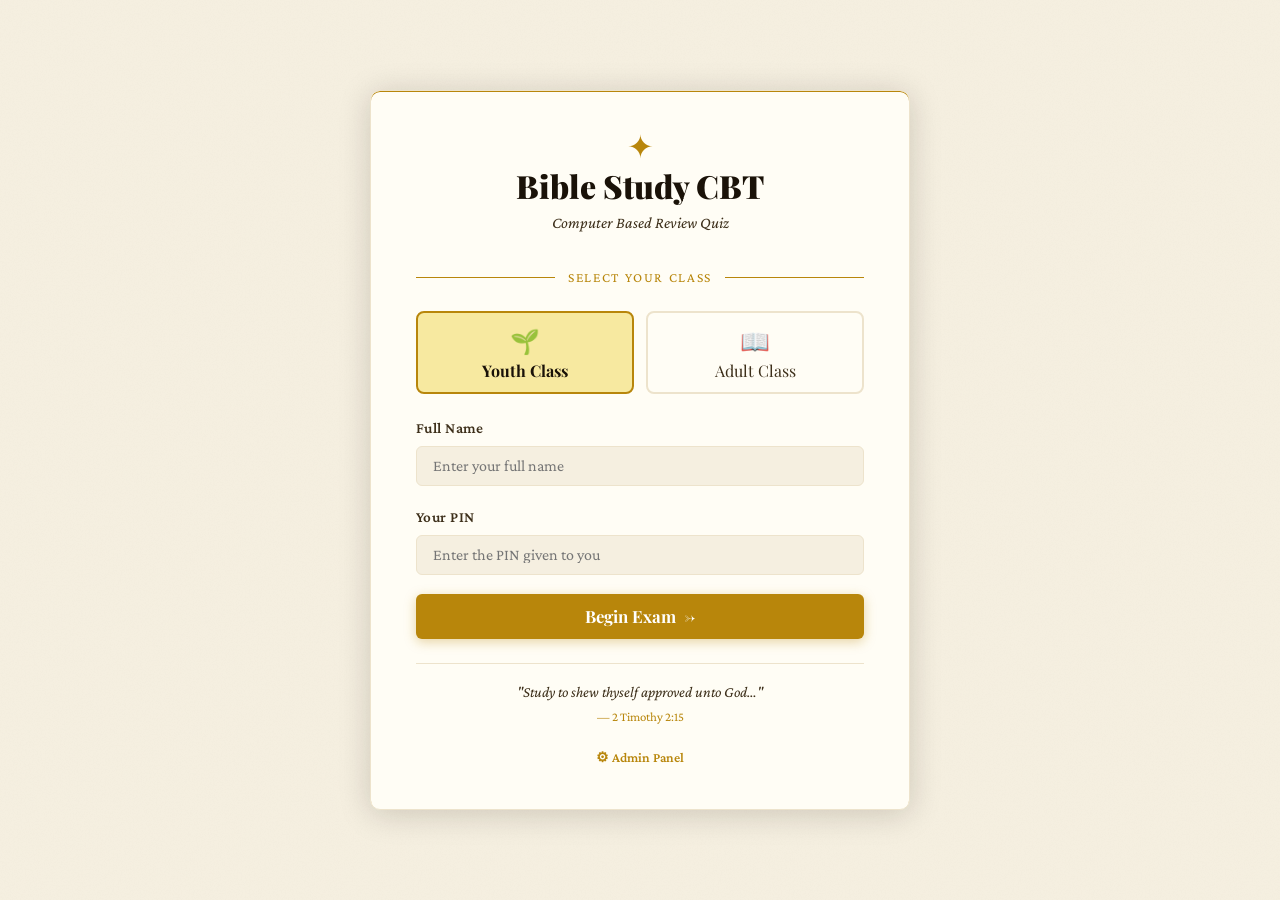
==== index.html @ 9ee6e605 "Add files via upload" ====
<!DOCTYPE html>
<html lang="en">
<head>
  <meta charset="UTF-8" />
  <meta name="viewport" content="width=device-width, initial-scale=1.0" />
  <title>Bible Study CBT — Login</title>
  <link rel="stylesheet" href="style.css" />
  <style>
    .group-selector { display: flex; gap: .8rem; margin-bottom: 1.4rem; }
    .group-btn {
      flex: 1; padding: .7rem;
      border: 2px solid var(--parchment2);
      border-radius: 8px; background: #fffdf5;
      font-family: var(--font-head); font-size: 1rem;
      cursor: pointer; text-align: center;
      transition: border-color .18s, background .18s;
      color: var(--ink-soft);
    }
    .group-btn:hover { border-color: var(--gold); }
    .group-btn.active { border-color: var(--gold); background: var(--gold-pale); color: var(--ink); font-weight: 700; }
    .group-btn .g-icon { font-size: 1.5rem; display: block; margin-bottom: .2rem; }

    .verse {
      font-style: italic; font-size: .95rem;
      color: var(--ink-soft); text-align: center;
      margin-top: 1.5rem; padding-top: 1rem;
      border-top: 1px solid var(--parchment2);
    }
    .verse cite { display: block; font-size: .8rem; margin-top: .2rem; color: var(--gold); font-style: normal; }

    .admin-link {
      margin-top: 1.2rem; text-align: center; font-size: .85rem;
    }
    .admin-link a { color: var(--gold); text-decoration: none; font-weight: 600; }
    .admin-link a:hover { text-decoration: underline; }
  </style>
</head>
<body>
<div class="page-wrap">
  <div class="card">

    <div class="app-header">
      <span class="crown">✦</span>
      <h1>Bible Study CBT</h1>
      <p class="subtitle">Computer Based Review Quiz</p>
    </div>

    <div id="alert-box" style="display:none"></div>

    <div class="divider">Select Your Class</div>

    <div class="group-selector">
      <button class="group-btn active" data-group="youth" onclick="selectGroup(this)">
        <span class="g-icon">🌱</span>
        Youth Class
      </button>
      <button class="group-btn" data-group="adult" onclick="selectGroup(this)">
        <span class="g-icon">📖</span>
        Adult Class
      </button>
    </div>

    <div class="form-group">
      <label for="inp-name">Full Name</label>
      <input type="text" id="inp-name" placeholder="Enter your full name" autocomplete="off" />
    </div>

    <div class="form-group">
      <label for="inp-pin">Your PIN</label>
      <input type="password" id="inp-pin" placeholder="Enter the PIN given to you" autocomplete="off"
             onkeydown="if(event.key==='Enter') doLogin()" />
    </div>

    <button class="btn btn-primary btn-full" onclick="doLogin()">
      Begin Exam &nbsp;→
    </button>

    <p class="verse">
      "Study to shew thyself approved unto God…"
      <cite>— 2 Timothy 2:15</cite>
    </p>

    <div class="admin-link">
      <a href="admin.html">⚙ Admin Panel</a>
    </div>

  </div>
</div>

<script src="app.js"></script>
<script>
  let selectedGroup = 'youth';

  function selectGroup(btn) {
    document.querySelectorAll('.group-btn').forEach(b => b.classList.remove('active'));
    btn.classList.add('active');
    selectedGroup = btn.dataset.group;
  }

  function showAlert(msg, type = 'error') {
    const box = document.getElementById('alert-box');
    box.innerHTML = `<div class="alert alert-${type}">${msg}</div>`;
    box.style.display = 'block';
  }

  function doLogin() {
    const name = document.getElementById('inp-name').value.trim();
    const pin  = document.getElementById('inp-pin').value.trim();

    if (!name) { showAlert('Please enter your full name.'); return; }
    if (!pin)  { showAlert('Please enter your PIN.'); return; }

    // Verify the student is in the selected group
    const students = CBT.getStudents();
    const match    = students.find(
      s => s.name.trim().toLowerCase() === name.toLowerCase()
        && s.pin === pin
    );

    if (match && match.group !== selectedGroup) {
      showAlert(`You are registered in the <strong>${match.group === 'youth' ? 'Youth' : 'Adult'}</strong> class. Please select the correct class above.`);
      return;
    }

    if (match && match.done) {
      showAlert('You have already submitted this exam. Contact the admin if this is a mistake.', 'info');
      return;
    }

    const result = CBT.studentLogin(name, pin);
    if (!result.ok) { showAlert(result.error); return; }

    window.location.href = 'exam.html';
  }
</script>
</body>
</html>
---- style.css ----
/* ============================================================
   BIBLE STUDY CBT — Stylesheet
   Theme: Sacred Manuscript — warm parchment tones, deep ink,
   gold accents. Reminiscent of illuminated manuscripts.
   ============================================================ */

@import url('https://fonts.googleapis.com/css2?family=Playfair+Display:wght@400;600;700;900&family=Crimson+Pro:ital,wght@0,300;0,400;0,600;1,400&display=swap');

/* ── Variables ─────────────────────────────────────────────── */
:root {
  --parchment:   #f5efe0;
  --parchment2:  #ede3cc;
  --ink:         #1a1208;
  --ink-soft:    #3d2f1a;
  --gold:        #b8860b;
  --gold-light:  #e0b830;
  --gold-pale:   #f7e9a0;
  --crimson:     #8b1a1a;
  --sage:        #3d5a3e;
  --shadow:      rgba(26,18,8,0.18);
  --radius:      10px;
  --font-head:   'Playfair Display', serif;
  --font-body:   'Crimson Pro', serif;
}

/* ── Reset & Base ───────────────────────────────────────────── */
*, *::before, *::after { box-sizing: border-box; margin: 0; padding: 0; }

html { scroll-behavior: smooth; }

body {
  font-family: var(--font-body);
  font-size: 18px;
  background: var(--parchment);
  color: var(--ink);
  min-height: 100vh;
  line-height: 1.6;
}

/* ── Texture overlay ────────────────────────────────────────── */
body::before {
  content: '';
  position: fixed; inset: 0; z-index: 0; pointer-events: none;
  background-image:
    url("data:image/svg+xml,%3Csvg xmlns='http://www.w3.org/2000/svg' width='300' height='300'%3E%3Cfilter id='n'%3E%3CfeTurbulence type='fractalNoise' baseFrequency='0.75' numOctaves='4' stitchTiles='stitch'/%3E%3C/filter%3E%3Crect width='300' height='300' filter='url(%23n)' opacity='0.04'/%3E%3C/svg%3E");
  opacity: 0.5;
}

/* ── Layout wrappers ────────────────────────────────────────── */
.page-wrap {
  position: relative; z-index: 1;
  min-height: 100vh;
  display: flex; flex-direction: column; align-items: center; justify-content: center;
  padding: 2rem 1rem;
}

.card {
  background: #fffdf5;
  border: 1px solid var(--parchment2);
  border-radius: var(--radius);
  box-shadow: 0 4px 32px var(--shadow), 0 1px 0 var(--gold) inset;
  padding: 2.5rem 2.8rem;
  width: 100%; max-width: 540px;
}

.card-wide { max-width: 860px; }
.card-full { max-width: 1100px; }

/* ── Ornamental header ──────────────────────────────────────── */
.app-header {
  text-align: center;
  margin-bottom: 2rem;
}

.app-header .crown {
  font-size: 2rem; line-height: 1;
  color: var(--gold);
  display: block;
  margin-bottom: .3rem;
}

.app-header h1 {
  font-family: var(--font-head);
  font-size: 2rem; font-weight: 900;
  color: var(--ink);
  line-height: 1.15;
}

.app-header .subtitle {
  font-size: 1rem; color: var(--ink-soft);
  font-style: italic; margin-top: .3rem;
}

/* ── Divider ────────────────────────────────────────────────── */
.divider {
  display: flex; align-items: center; gap: .8rem;
  margin: 1.4rem 0; color: var(--gold);
  font-size: .85rem; letter-spacing: .12em; text-transform: uppercase;
}
.divider::before, .divider::after {
  content: ''; flex: 1; height: 1px; background: var(--gold);
}

/* ── Form elements ──────────────────────────────────────────── */
.form-group { margin-bottom: 1.2rem; }

label {
  display: block;
  font-size: .95rem; font-weight: 600;
  color: var(--ink-soft);
  margin-bottom: .35rem;
  letter-spacing: .03em;
}

input[type="text"],
input[type="password"],
select,
textarea {
  width: 100%;
  padding: .65rem 1rem;
  border: 1.5px solid var(--parchment2);
  border-radius: 6px;
  font-family: var(--font-body);
  font-size: 1rem;
  background: var(--parchment);
  color: var(--ink);
  transition: border-color .2s, box-shadow .2s;
  outline: none;
}

input:focus, select:focus, textarea:focus {
  border-color: var(--gold);
  box-shadow: 0 0 0 3px var(--gold-pale);
}

textarea { resize: vertical; min-height: 90px; }

/* ── Buttons ────────────────────────────────────────────────── */
.btn {
  display: inline-flex; align-items: center; justify-content: center; gap: .5rem;
  padding: .72rem 1.8rem;
  border: none; border-radius: 6px;
  font-family: var(--font-head);
  font-size: 1.05rem; font-weight: 700;
  cursor: pointer;
  transition: transform .15s, box-shadow .2s, background .2s;
  text-decoration: none;
}

.btn:active { transform: scale(.97); }

.btn-primary {
  background: var(--gold);
  color: #fff;
  box-shadow: 0 3px 12px rgba(184,134,11,.35);
}
.btn-primary:hover {
  background: #a07708;
  box-shadow: 0 5px 18px rgba(184,134,11,.5);
}

.btn-secondary {
  background: var(--ink);
  color: var(--parchment);
}
.btn-secondary:hover { background: var(--ink-soft); }

.btn-danger {
  background: var(--crimson);
  color: #fff;
}
.btn-danger:hover { background: #6e1414; }

.btn-outline {
  background: transparent;
  border: 2px solid var(--gold);
  color: var(--gold);
}
.btn-outline:hover { background: var(--gold-pale); }

.btn-full { width: 100%; }
.btn-sm { padding: .4rem 1rem; font-size: .9rem; }

/* ── Group badges ───────────────────────────────────────────── */
.badge {
  display: inline-block;
  padding: .15rem .7rem;
  border-radius: 30px;
  font-size: .78rem; font-weight: 700;
  letter-spacing: .06em; text-transform: uppercase;
}
.badge-youth  { background: #e8f4e8; color: var(--sage);   border: 1px solid var(--sage); }
.badge-adult  { background: #f4e8e8; color: var(--crimson); border: 1px solid var(--crimson); }

/* ── Alert / Notice ─────────────────────────────────────────── */
.alert {
  padding: .8rem 1.1rem;
  border-radius: 6px;
  font-size: .95rem;
  margin-bottom: 1rem;
  border-left: 4px solid;
}
.alert-error   { background: #fdf0f0; border-color: var(--crimson); color: var(--crimson); }
.alert-success { background: #f0fdf0; border-color: var(--sage);    color: var(--sage); }
.alert-info    { background: var(--gold-pale); border-color: var(--gold); color: var(--ink-soft); }

/* ── Exam-specific ──────────────────────────────────────────── */
.exam-topbar {
  position: sticky; top: 0; z-index: 10;
  background: var(--ink);
  color: var(--parchment);
  padding: .75rem 1.5rem;
  display: flex; align-items: center; justify-content: space-between;
  gap: 1rem;
  flex-wrap: wrap;
  box-shadow: 0 2px 12px rgba(0,0,0,.25);
}

.exam-topbar .student-info { font-size: .95rem; }
.exam-topbar .student-info strong { color: var(--gold-light); }

.timer {
  font-family: var(--font-head);
  font-size: 1.3rem; font-weight: 700;
  color: var(--gold-light);
  min-width: 80px; text-align: center;
  letter-spacing: .05em;
}
.timer.urgent { color: #ff6b6b; animation: pulse .7s infinite alternate; }

@keyframes pulse { from { opacity: 1; } to { opacity: .5; } }

.progress-bar-wrap {
  width: 100%;
  background: rgba(255,255,255,.1);
  border-radius: 30px; height: 6px;
  overflow: hidden;
}
.progress-bar-fill {
  height: 100%;
  background: var(--gold-light);
  border-radius: 30px;
  transition: width .4s ease;
}

/* ── Question card ──────────────────────────────────────────── */
.question-area {
  padding: 2rem 1rem;
  max-width: 780px; margin: 0 auto;
}

.question-number {
  font-size: .88rem; font-weight: 600; color: var(--gold);
  text-transform: uppercase; letter-spacing: .1em;
  margin-bottom: .5rem;
}

.question-text {
  font-family: var(--font-head);
  font-size: 1.3rem; font-weight: 600;
  color: var(--ink);
  line-height: 1.5;
  margin-bottom: 1.5rem;
}

.options-list { list-style: none; display: flex; flex-direction: column; gap: .75rem; }

.option-item {
  display: flex; align-items: flex-start; gap: .9rem;
  padding: .85rem 1.1rem;
  border: 2px solid var(--parchment2);
  border-radius: 8px;
  cursor: pointer;
  transition: border-color .18s, background .18s, transform .1s;
  background: #fffdf7;
}

.option-item:hover {
  border-color: var(--gold);
  background: var(--gold-pale);
  transform: translateX(4px);
}

.option-item.selected {
  border-color: var(--gold);
  background: var(--gold-pale);
}

.option-letter {
  display: flex; align-items: center; justify-content: center;
  width: 28px; height: 28px; flex-shrink: 0;
  border-radius: 50%;
  border: 1.5px solid var(--gold);
  font-family: var(--font-head);
  font-weight: 700; font-size: .85rem;
  color: var(--gold);
  background: #fff;
  transition: background .18s, color .18s;
}

.option-item.selected .option-letter {
  background: var(--gold);
  color: #fff;
}

.option-text { font-size: 1.05rem; line-height: 1.4; padding-top: 2px; }

/* ── Nav buttons ────────────────────────────────────────────── */
.exam-nav {
  display: flex; align-items: center; justify-content: space-between;
  margin-top: 2rem; gap: 1rem;
}

/* ── Question palette ───────────────────────────────────────── */
.palette-toggle {
  position: fixed; bottom: 1.5rem; right: 1.5rem; z-index: 20;
  background: var(--ink); color: var(--gold-light);
  border: none; border-radius: 50%;
  width: 52px; height: 52px;
  font-size: 1.4rem;
  cursor: pointer;
  box-shadow: 0 4px 16px rgba(0,0,0,.35);
  transition: transform .2s;
}
.palette-toggle:hover { transform: scale(1.1); }

.palette-drawer {
  position: fixed; bottom: 80px; right: 1.5rem; z-index: 20;
  background: #fffdf5;
  border: 1px solid var(--parchment2);
  border-radius: var(--radius);
  box-shadow: 0 8px 32px var(--shadow);
  padding: 1rem;
  width: 260px;
  display: none;
}
.palette-drawer.open { display: block; }

.palette-drawer h3 {
  font-family: var(--font-head); font-size: 1rem;
  margin-bottom: .7rem; color: var(--ink-soft);
}

.palette-grid {
  display: grid; grid-template-columns: repeat(8, 1fr); gap: 4px;
}

.palette-btn {
  width: 100%; aspect-ratio: 1;
  border: 1.5px solid var(--parchment2);
  border-radius: 4px;
  font-size: .72rem; font-weight: 700;
  background: #fffdf5;
  cursor: pointer;
  color: var(--ink-soft);
  transition: background .15s, border-color .15s;
}
.palette-btn.answered  { background: var(--sage); color: #fff; border-color: var(--sage); }
.palette-btn.current   { border-color: var(--gold); box-shadow: 0 0 0 2px var(--gold-pale); }
.palette-btn:hover     { border-color: var(--gold); }

/* ── Results page ───────────────────────────────────────────── */
.score-ring-wrap { text-align: center; margin: 1.5rem 0; }
.score-number {
  font-family: var(--font-head);
  font-size: 4rem; font-weight: 900;
  color: var(--gold);
  line-height: 1;
}
.score-label { font-size: 1rem; color: var(--ink-soft); margin-top: .3rem; }

.results-table { width: 100%; border-collapse: collapse; font-size: .95rem; }
.results-table th {
  background: var(--ink); color: var(--gold-light);
  padding: .6rem .9rem; text-align: left;
  font-family: var(--font-head);
}
.results-table td { padding: .6rem .9rem; border-bottom: 1px solid var(--parchment2); }
.results-table tr:hover td { background: var(--gold-pale); }

/* ── Admin page ─────────────────────────────────────────────── */
.admin-tabs {
  display: flex; gap: .5rem;
  margin-bottom: 1.5rem;
  border-bottom: 2px solid var(--parchment2);
  padding-bottom: .5rem;
}

.tab-btn {
  background: none; border: none;
  font-family: var(--font-head); font-size: 1rem;
  color: var(--ink-soft); cursor: pointer;
  padding: .4rem 1rem;
  border-radius: 6px 6px 0 0;
  transition: background .15s, color .15s;
}
.tab-btn.active {
  background: var(--gold-pale);
  color: var(--gold);
  font-weight: 700;
}

.tab-panel { display: none; }
.tab-panel.active { display: block; }

.student-row {
  display: flex; align-items: center; gap: .8rem;
  padding: .6rem .8rem;
  border-radius: 6px;
  border: 1px solid var(--parchment2);
  margin-bottom: .5rem;
  background: #fffdf7;
  flex-wrap: wrap;
}
.student-row span { flex: 1; min-width: 100px; }

/* ── Responsive ─────────────────────────────────────────────── */
@media (max-width: 600px) {
  .card { padding: 1.8rem 1.3rem; }
  .question-text { font-size: 1.1rem; }
  .exam-topbar { padding: .6rem 1rem; }
  .timer { font-size: 1.1rem; }
  .score-number { font-size: 3rem; }
}
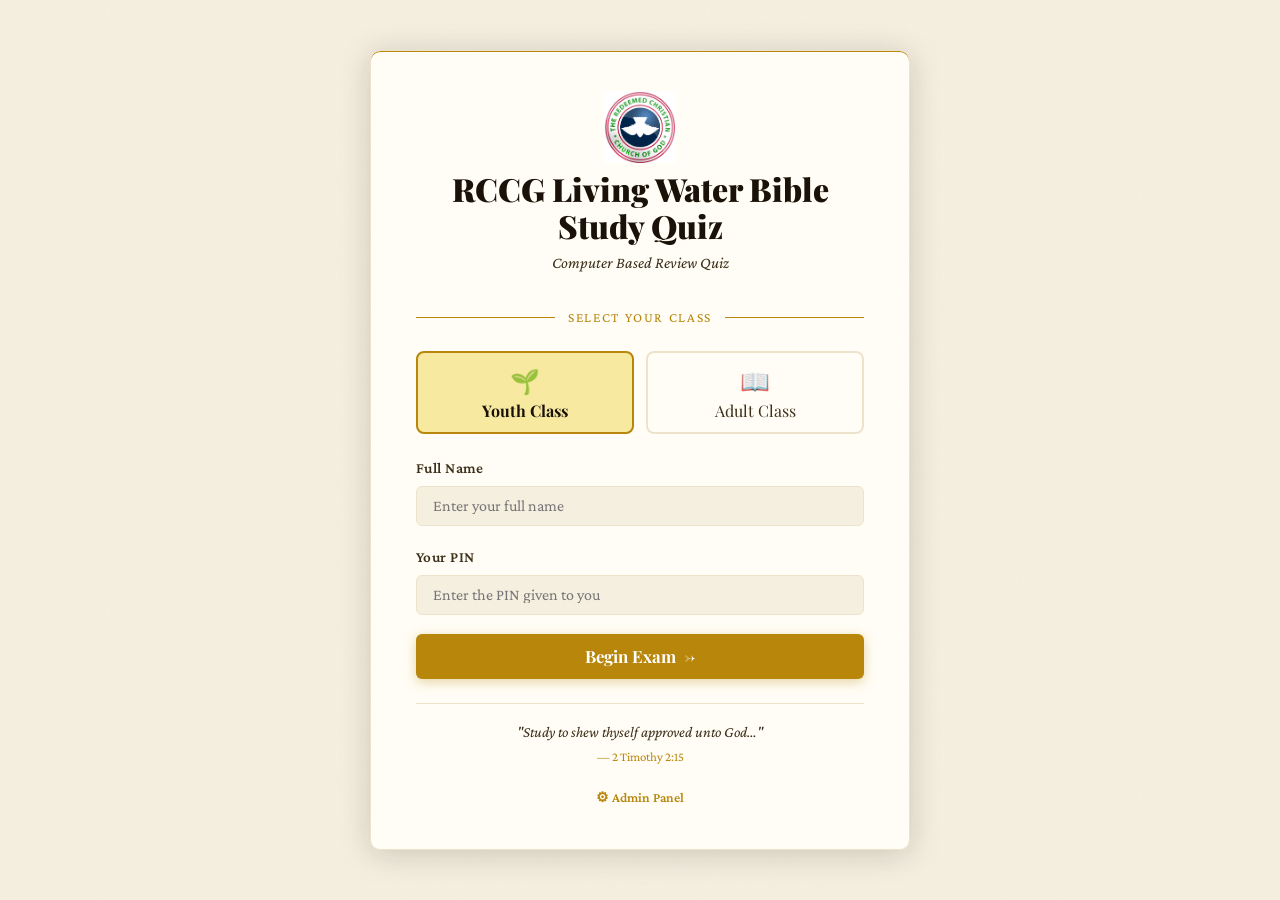
==== commit e84d15e3: "Update index.html" ====
--- a/index.html
+++ b/index.html
@@ -3,7 +3,7 @@
 <head>
   <meta charset="UTF-8" />
   <meta name="viewport" content="width=device-width, initial-scale=1.0" />
-  <title>Bible Study CBT — Login</title>
+  <title>RCCG Living Water Bible Study Quiz</title>
   <link rel="stylesheet" href="style.css" />
   <style>
     .group-selector { display: flex; gap: .8rem; margin-bottom: 1.4rem; }
@@ -40,10 +40,10 @@
   <div class="card">
 
     <div class="app-header">
-      <span class="crown">✦</span>
-      <h1>Bible Study CBT</h1>
-      <p class="subtitle">Computer Based Review Quiz</p>
-    </div>
+  <img src="rccg-logo.png" alt="RCCG Logo" style="height:72px; width:auto; margin-bottom:.5rem; display:block; margin-left:auto; margin-right:auto;" />
+  <h1>RCCG Living Water Bible Study Quiz</h1>
+  <p class="subtitle">Computer Based Review Quiz</p>
+</div>
 
     <div id="alert-box" style="display:none"></div>
 
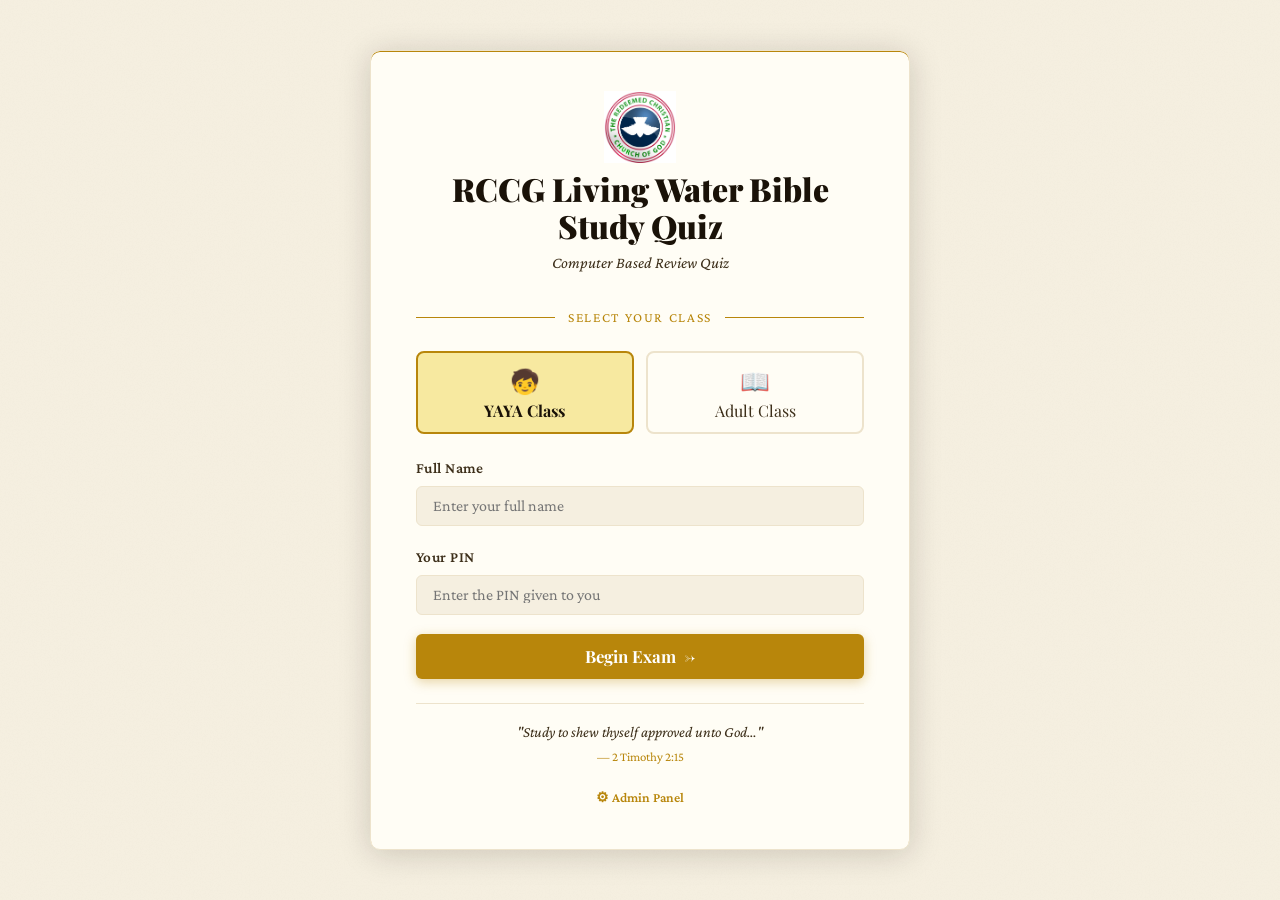
==== commit 71f8d623: "Update index.html" ====
--- a/index.html
+++ b/index.html
@@ -51,8 +51,8 @@
 
     <div class="group-selector">
       <button class="group-btn active" data-group="youth" onclick="selectGroup(this)">
-        <span class="g-icon">🌱</span>
-        Youth Class
+       <span class="g-icon">🧒</span>
+        YAYA Class
       </button>
       <button class="group-btn" data-group="adult" onclick="selectGroup(this)">
         <span class="g-icon">📖</span>
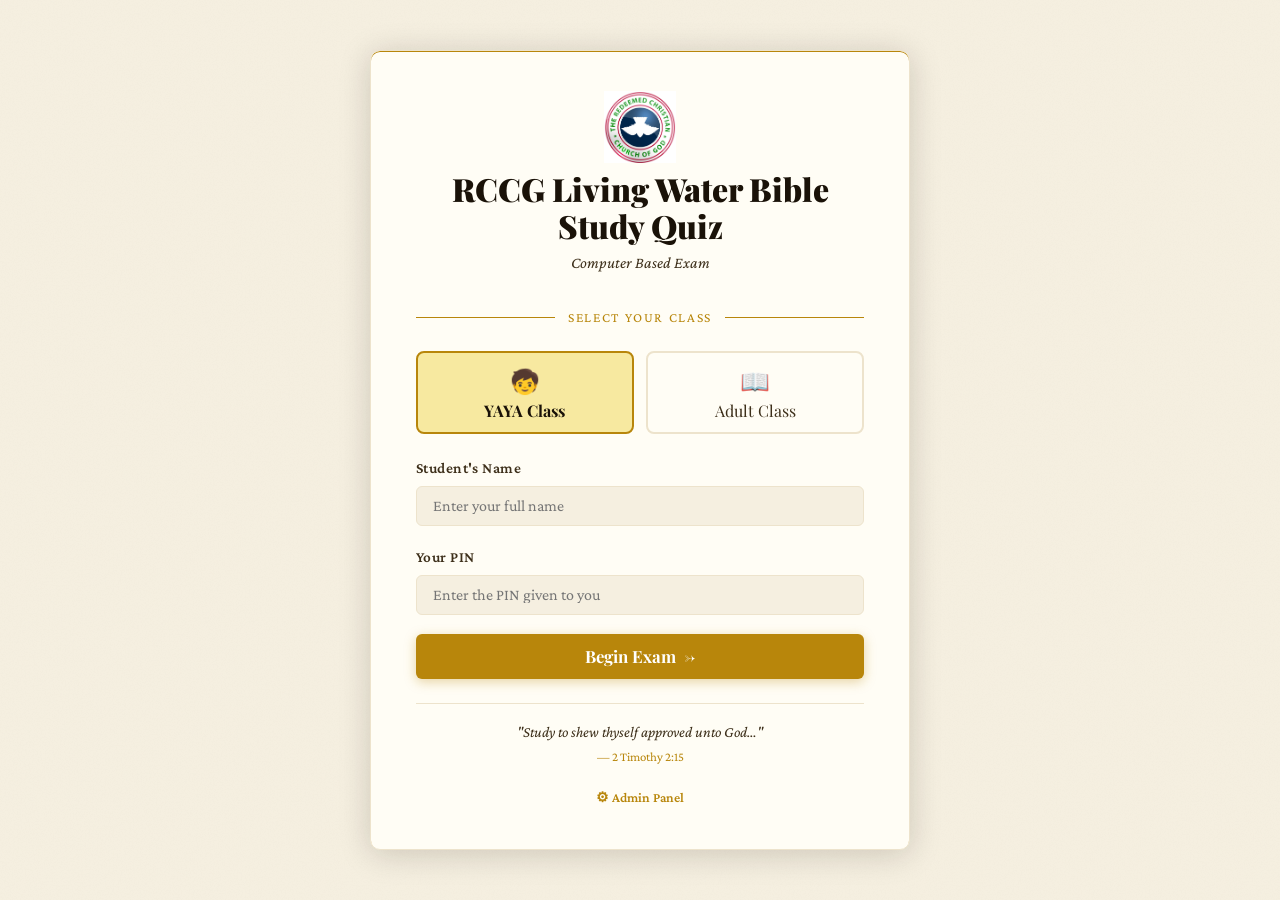
==== commit f3387ba5: "Update index.html" ====
--- a/index.html
+++ b/index.html
@@ -42,7 +42,7 @@
     <div class="app-header">
   <img src="rccg-logo.png" alt="RCCG Logo" style="height:72px; width:auto; margin-bottom:.5rem; display:block; margin-left:auto; margin-right:auto;" />
   <h1>RCCG Living Water Bible Study Quiz</h1>
-  <p class="subtitle">Computer Based Review Quiz</p>
+  <p class="subtitle">Computer Based Exam</p>
 </div>
 
     <div id="alert-box" style="display:none"></div>
@@ -61,7 +61,7 @@
     </div>
 
     <div class="form-group">
-      <label for="inp-name">Full Name</label>
+      <label for="inp-name">Student's Name</label>
       <input type="text" id="inp-name" placeholder="Enter your full name" autocomplete="off" />
     </div>
 
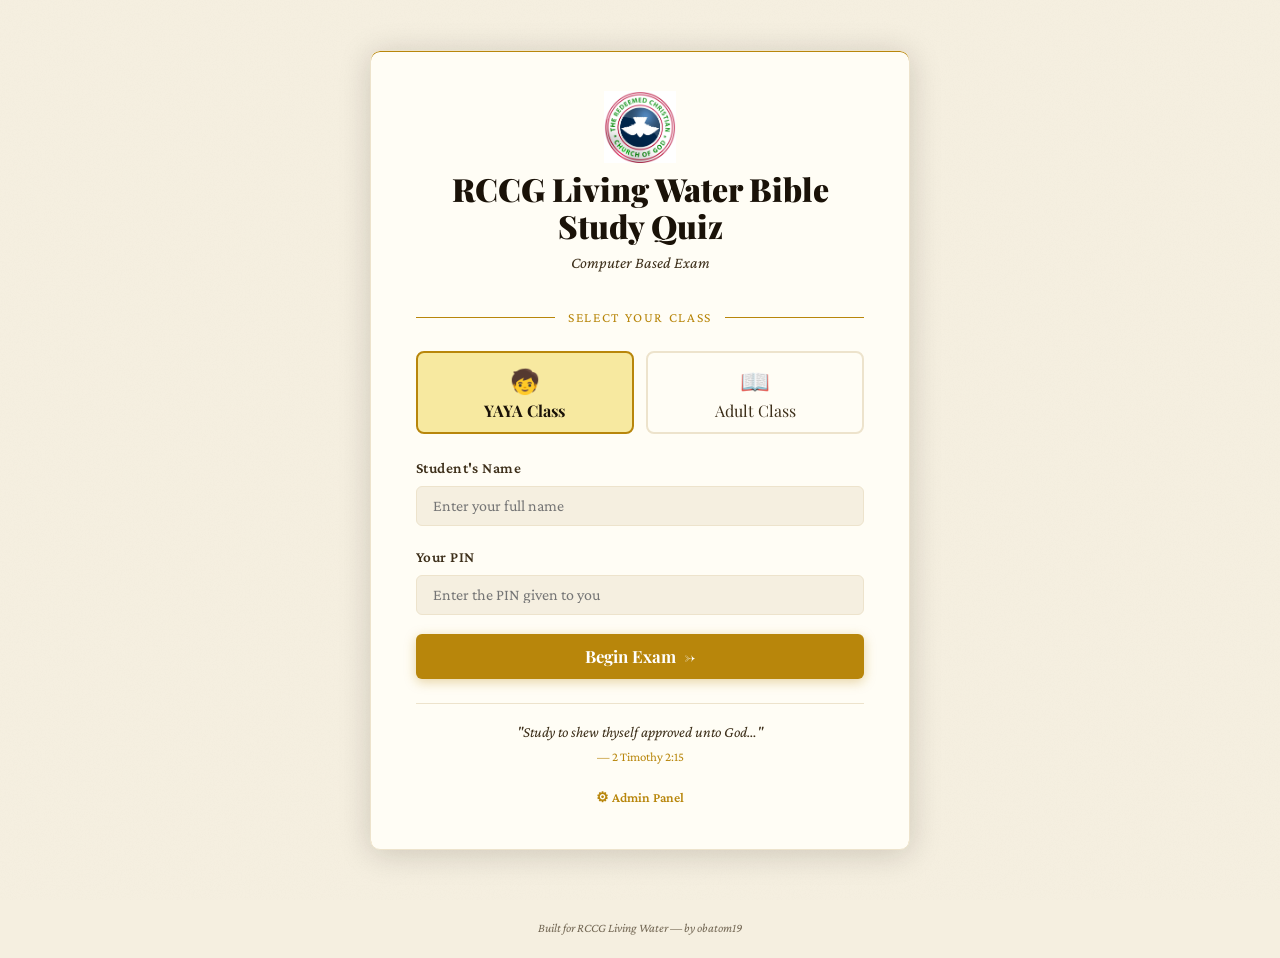
==== commit dca78545: "Update index.html" ====
--- a/index.html
+++ b/index.html
@@ -87,6 +87,10 @@
   </div>
 </div>
 
+<footer style="text-align:center; padding: 1.2rem; font-size: .78rem; color: var(--ink-soft); opacity: .7; font-family: var(--font-body); font-style: italic;">
+  Built for RCCG Living Water &mdash; by obatom19
+</footer>
+
 <script src="app.js"></script>
 <script>
   let selectedGroup = 'youth';
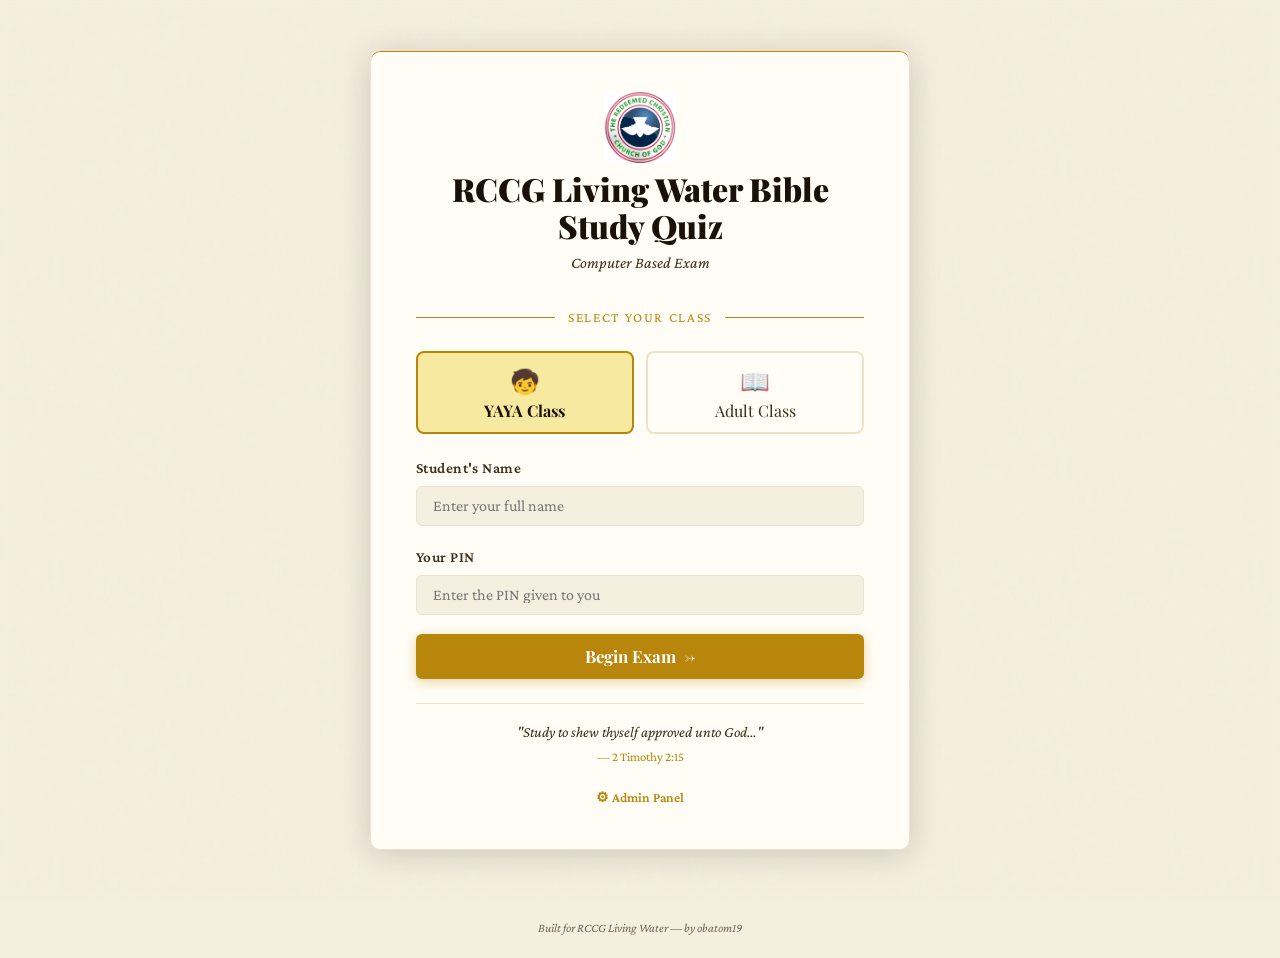
==== commit 3e4a53a4: "Update index.html" ====
--- a/index.html
+++ b/index.html
@@ -33,6 +33,21 @@
     }
     .admin-link a { color: var(--gold); text-decoration: none; font-weight: 600; }
     .admin-link a:hover { text-decoration: underline; }
+    
+    body {
+      background-image: url('https://images.unsplash.com/photo-1504052434569-70ad5836ab65?w=1400&q=60');
+      background-size: cover;
+      background-position: center;
+      background-attachment: fixed;
+      background-repeat: no-repeat;
+    }
+
+    body::after {
+      content: '';
+      position: fixed; inset: 0; z-index: 0;
+      background: rgba(245, 239, 224, 0.72);
+      backdrop-filter: blur(3px);
+    }
   </style>
 </head>
 <body>
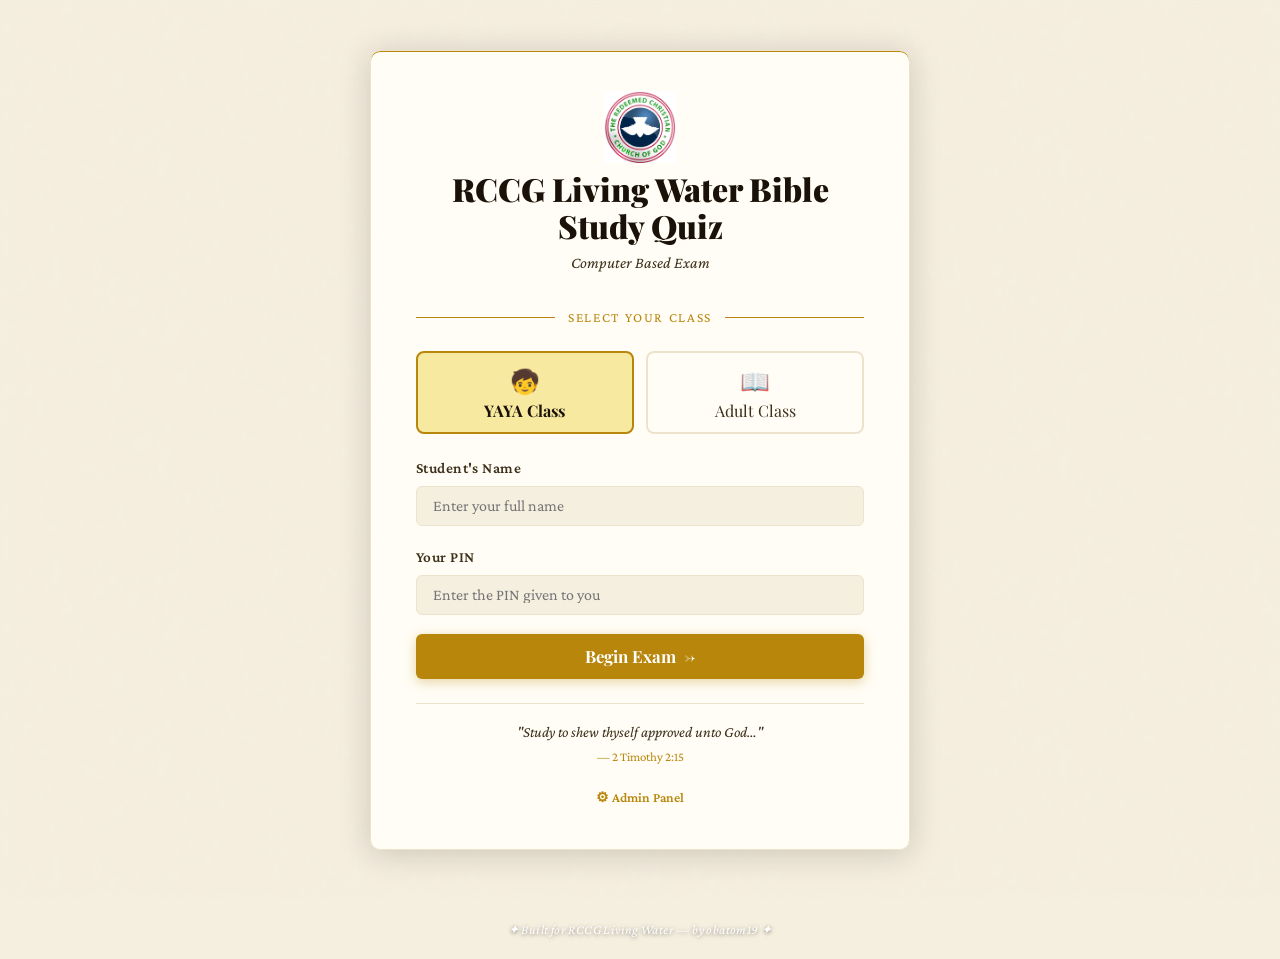
==== commit 51a21df1: "Update index.html here, i added footer and adjust the student find function" ====
--- a/index.html
+++ b/index.html
@@ -33,7 +33,7 @@
     }
     .admin-link a { color: var(--gold); text-decoration: none; font-weight: 600; }
     .admin-link a:hover { text-decoration: underline; }
-    
+
     body {
       background-image: url('https://images.unsplash.com/photo-1504052434569-70ad5836ab65?w=1400&q=60');
       background-size: cover;
@@ -48,6 +48,20 @@
       background: rgba(245, 239, 224, 0.72);
       backdrop-filter: blur(3px);
     }
+
+    /* Footer must sit above the body::after overlay */
+    footer {
+      position: relative;
+      z-index: 2;
+      text-align: center;
+      padding: 1.2rem 1rem;
+      font-size: .82rem;
+      color: #fff;
+      font-family: var(--font-body);
+      font-style: italic;
+      letter-spacing: .03em;
+      text-shadow: 0 1px 4px rgba(0,0,0,.5);
+    }
   </style>
 </head>
 <body>
@@ -55,10 +69,10 @@
   <div class="card">
 
     <div class="app-header">
-  <img src="rccg-logo.png" alt="RCCG Logo" style="height:72px; width:auto; margin-bottom:.5rem; display:block; margin-left:auto; margin-right:auto;" />
-  <h1>RCCG Living Water Bible Study Quiz</h1>
-  <p class="subtitle">Computer Based Exam</p>
-</div>
+      <img src="rccg-logo.png" alt="RCCG Logo" style="height:72px; width:auto; margin-bottom:.5rem; display:block; margin-left:auto; margin-right:auto;" />
+      <h1>RCCG Living Water Bible Study Quiz</h1>
+      <p class="subtitle">Computer Based Exam</p>
+    </div>
 
     <div id="alert-box" style="display:none"></div>
 
@@ -66,7 +80,7 @@
 
     <div class="group-selector">
       <button class="group-btn active" data-group="youth" onclick="selectGroup(this)">
-       <span class="g-icon">🧒</span>
+        <span class="g-icon">🧒</span>
         YAYA Class
       </button>
       <button class="group-btn" data-group="adult" onclick="selectGroup(this)">
@@ -102,8 +116,8 @@
   </div>
 </div>
 
-<footer style="text-align:center; padding: 1.2rem; font-size: .78rem; color: var(--ink-soft); opacity: .7; font-family: var(--font-body); font-style: italic;">
-  Built for RCCG Living Water &mdash; by obatom19
+<footer>
+  ✦ Built for RCCG Living Water &mdash; by obatom19 ✦
 </footer>
 
 <script src="app.js"></script>
@@ -122,32 +136,29 @@
     box.style.display = 'block';
   }
 
-  function doLogin() {
+  async function doLogin() {
     const name = document.getElementById('inp-name').value.trim();
     const pin  = document.getElementById('inp-pin').value.trim();
 
     if (!name) { showAlert('Please enter your full name.'); return; }
     if (!pin)  { showAlert('Please enter your PIN.'); return; }
 
-    // Verify the student is in the selected group
-    const students = CBT.getStudents();
-    const match    = students.find(
-      s => s.name.trim().toLowerCase() === name.toLowerCase()
-        && s.pin === pin
-    );
+    showAlert('Checking details, please wait…', 'info');
 
-    if (match && match.group !== selectedGroup) {
-      showAlert(`You are registered in the <strong>${match.group === 'youth' ? 'Youth' : 'Adult'}</strong> class. Please select the correct class above.`);
+    const result = await CBT.studentLogin(name, pin);
+
+    if (!result.ok) { showAlert(result.error); return; }
+
+    if (result.student.group !== selectedGroup) {
+      const correct = result.student.group === 'youth' ? 'YAYA' : 'Adult';
+      showAlert(`You are registered in the <strong>${correct}</strong> class. Please select the correct class above.`);
       return;
     }
 
-    if (match && match.done) {
+    if (result.student.done) {
       showAlert('You have already submitted this exam. Contact the admin if this is a mistake.', 'info');
       return;
     }
-
-    const result = CBT.studentLogin(name, pin);
-    if (!result.ok) { showAlert(result.error); return; }
 
     window.location.href = 'exam.html';
   }
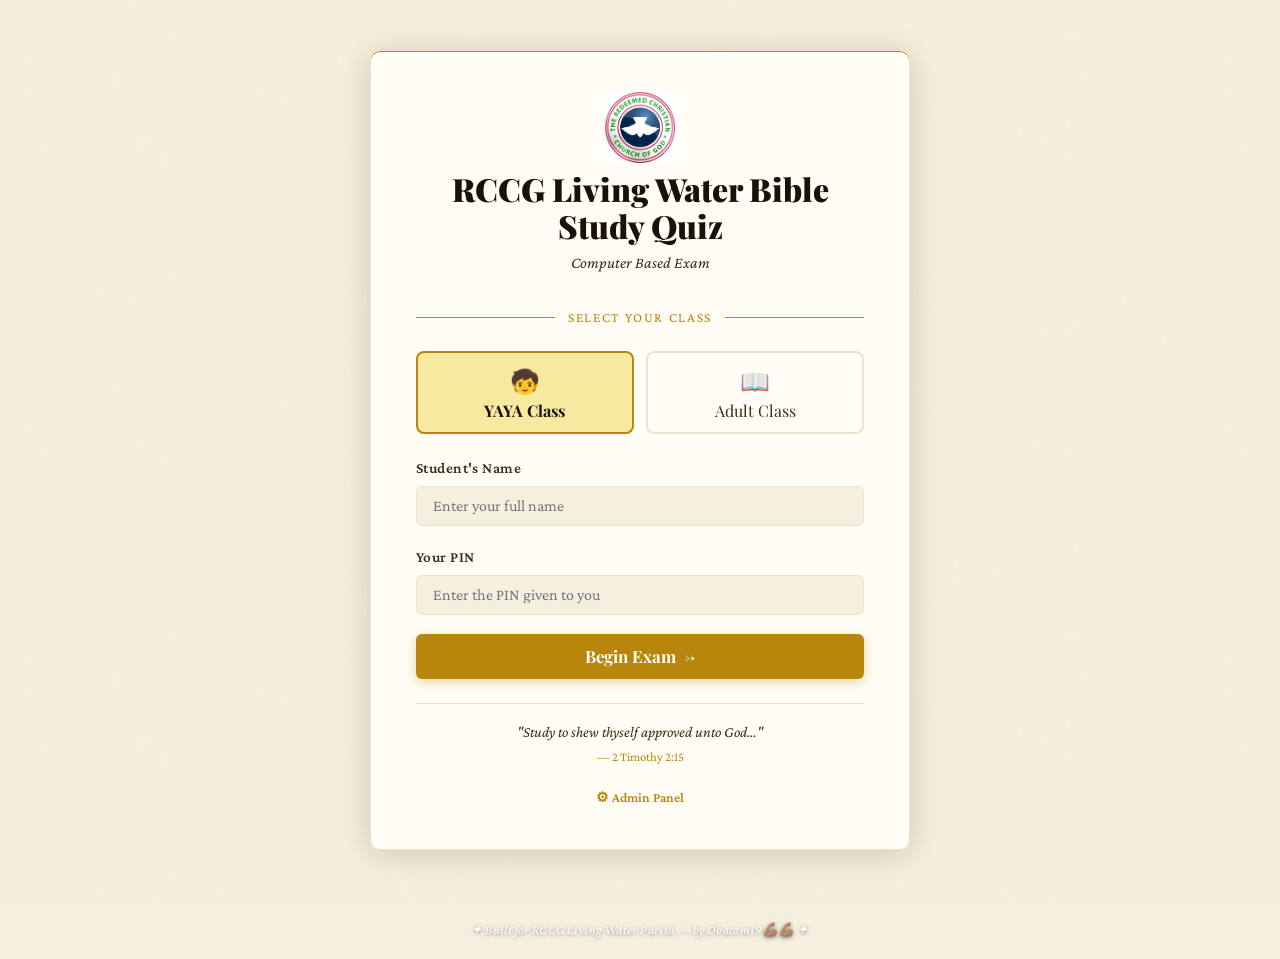
==== commit 83bafc0c: "Update index.html" ====
--- a/index.html
+++ b/index.html
@@ -117,7 +117,7 @@
 </div>
 
 <footer>
-  ✦ Built for RCCG Living Water &mdash; by obatom19 ✦
+  ✦ Built for RCCG Living Water Parish &mdash; by Obatom19💪🏽💪🏽 ✦
 </footer>
 
 <script src="app.js"></script>
